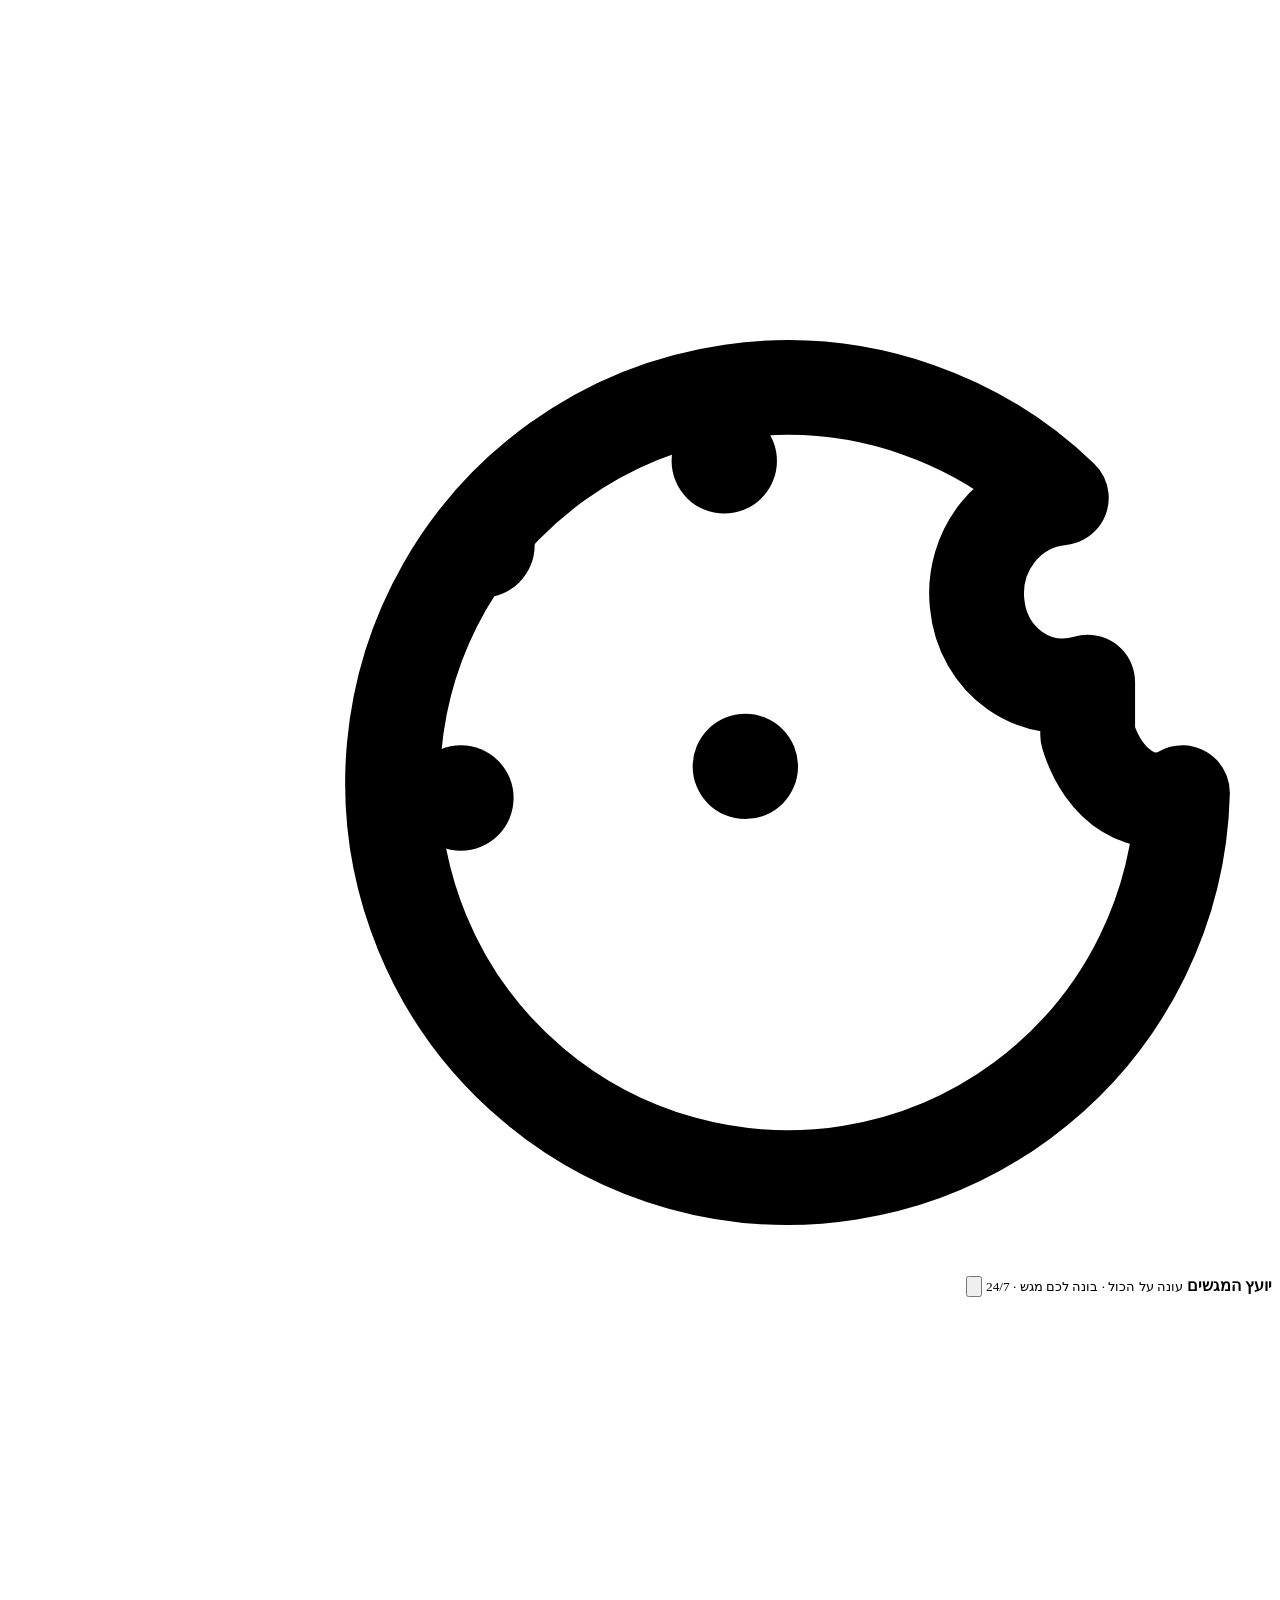
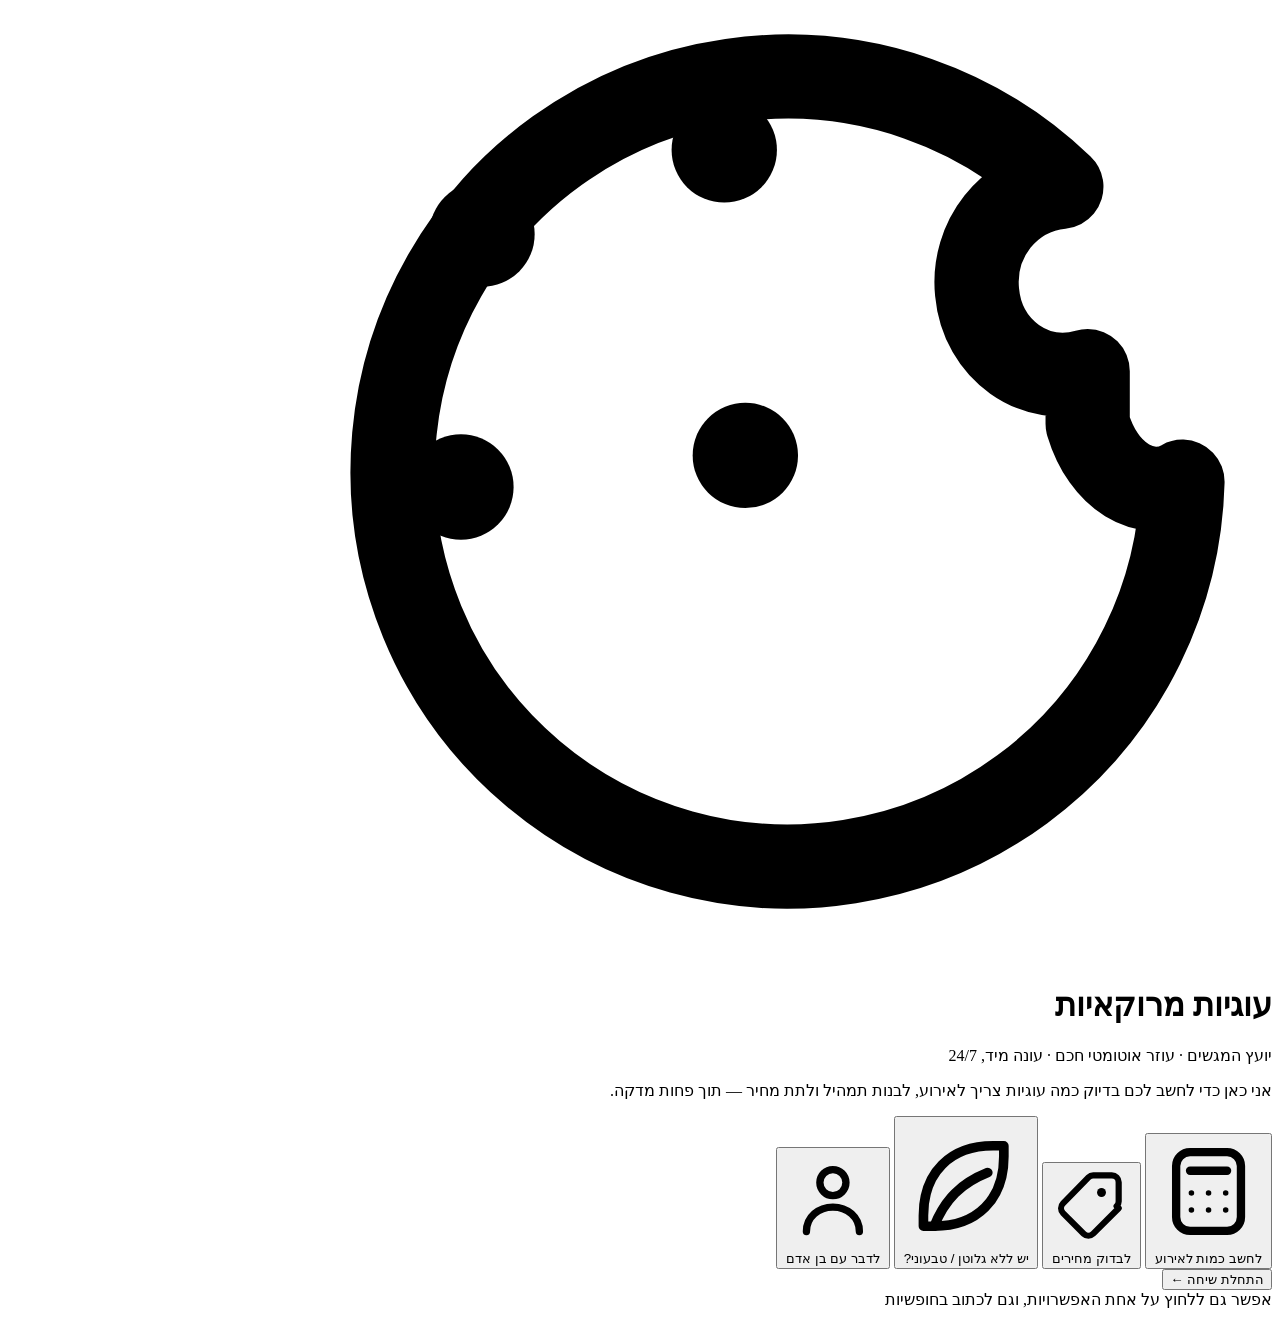
==== index.html @ 4b7ecbef "Add files via upload" ====
<!DOCTYPE html>
<html lang="he" dir="rtl">
<head>
<meta charset="utf-8">
<meta name="viewport" content="width=device-width, initial-scale=1, viewport-fit=cover">
<title>יועץ המגשים | עוגיות מרוקאיות</title>
<meta name="description" content="יועץ חכם שמחשב לכם כמה עוגיות מרוקאיות צריך לאירוע — כמות, תמהיל ומחיר לפי מספר האורחים, סוג האירוע והתקציב.">
<meta name="theme-color" content="#FBF6EC">

<meta property="og:type" content="website">
<meta property="og:site_name" content="עוגיות מרוקאיות">
<meta property="og:locale" content="he_IL">
<meta property="og:title" content="כמה עוגיות באמת צריך לחינה? גלו ב-30 שניות">
<meta property="og:description" content="יועץ חכם שמחשב לכם כמות, תמהיל ומחיר לפי מספר האורחים, סוג האירוע והתקציב — כדי שלא ייגמר באמצע.">
<meta name="twitter:card" content="summary_large_image">

<link rel="preconnect" href="https://fonts.googleapis.com">
<link rel="preconnect" href="https://fonts.gstatic.com" crossorigin>
<link href="https://fonts.googleapis.com/css2?family=Rubik:wght@400;500;600;700;800&display=swap" rel="stylesheet">
<link rel="stylesheet" href="assets/app.css?v=1789231597990">
</head>
<body>

<!-- מסגרת טלפון: נראית רק ברחב (עמוד עם שוליים סביב הצ'אט).
     בנייד chat-app נשאר מסך מלא בדיוק כמו קודם — position:fixed מתעלם
     מהעטיפה הזו לגמרי, אז שום דבר לא משתנה בחוויה הניידת. -->
<div class="phone-frame">
<div class="chat-app" id="chatPanel">
  <div class="chat-head">
    <span class="av" aria-hidden="true">
      <svg viewBox="0 0 24 24" fill="none" stroke="currentColor" stroke-width="1.8" stroke-linecap="round" stroke-linejoin="round">
        <path d="M20.5 12.8c-1 .3-2-.4-2.1-1.5-.1-1 .6-1.9 1.6-2a7.5 7.5 0 1 0 2.3 5.6c-.7.4-1.5-.1-1.8-1.1Z"/>
        <circle cx="9" cy="10.2" r="1" fill="currentColor" stroke="none"/>
        <circle cx="13.6" cy="8.6" r="1" fill="currentColor" stroke="none"/>
        <circle cx="8.6" cy="15" r="1" fill="currentColor" stroke="none"/>
        <circle cx="14" cy="14.4" r="1" fill="currentColor" stroke="none"/>
      </svg>
    </span>
    <span>
      <b>יועץ המגשים</b>
      <small id="chatSub">עונה על הכול · בונה לכם מגש · 24/7</small>
    </span>
    <button class="restart" id="chatRestart" aria-label="התחלה מחדש" title="התחלה מחדש">
      <svg viewBox="0 0 24 24" fill="none" stroke="currentColor" stroke-width="2.2" stroke-linecap="round" stroke-linejoin="round"><path d="M3 12a9 9 0 1 0 3-6.7M3 4v5h5"/></svg>
    </button>
  </div>
  <div class="chat-progress" id="chatProgress"><div class="bar" id="chatProgressBar"></div></div>

  <!-- מסך הבית: לא נכנסים ישר לשיחה חיה — קודם רואים מי מדבר איתם ולמה
       לסמוך עליו. בלי זה כל הדף מרגיש כמו הדגמת AI גנרית, לא עסק אמיתי. -->
  <div class="chat-home" id="chatHome">
    <div class="home-logo" aria-hidden="true">
      <svg viewBox="0 0 24 24" fill="none" stroke="currentColor" stroke-width="1.6" stroke-linecap="round" stroke-linejoin="round">
        <path d="M20.5 12.8c-1 .3-2-.4-2.1-1.5-.1-1 .6-1.9 1.6-2a7.5 7.5 0 1 0 2.3 5.6c-.7.4-1.5-.1-1.8-1.1Z"/>
        <circle cx="9" cy="10.2" r="1" fill="currentColor" stroke="none"/>
        <circle cx="13.6" cy="8.6" r="1" fill="currentColor" stroke="none"/>
        <circle cx="8.6" cy="15" r="1" fill="currentColor" stroke="none"/>
        <circle cx="14" cy="14.4" r="1" fill="currentColor" stroke="none"/>
      </svg>
    </div>
    <h1>עוגיות מרוקאיות</h1>
    <p class="home-tag">יועץ המגשים · עוזר אוטומטי חכם · עונה מיד, 24/7</p>
    <p class="home-greet">אני כאן כדי לחשב לכם בדיוק כמה עוגיות צריך לאירוע, לבנות תמהיל ולתת מחיר — תוך פחות מדקה.</p>

    <div class="home-starters">
      <button class="starter" data-starter="calc">
        <span class="ic">
          <svg viewBox="0 0 24 24" fill="none" stroke="currentColor" stroke-width="1.8" stroke-linecap="round" stroke-linejoin="round">
            <rect x="5" y="3.5" width="14" height="17" rx="3"/>
            <path d="M8 7.5h8"/>
            <circle cx="8.3" cy="12.3" r=".6" fill="currentColor" stroke="none"/>
            <circle cx="12" cy="12.3" r=".6" fill="currentColor" stroke="none"/>
            <circle cx="15.7" cy="12.3" r=".6" fill="currentColor" stroke="none"/>
            <circle cx="8.3" cy="16" r=".6" fill="currentColor" stroke="none"/>
            <circle cx="12" cy="16" r=".6" fill="currentColor" stroke="none"/>
            <circle cx="15.7" cy="16" r=".6" fill="currentColor" stroke="none"/>
          </svg>
        </span>
        <span>לחשב כמות לאירוע</span>
      </button>
      <button class="starter" data-starter="price">
        <span class="ic">
          <svg viewBox="0 0 24 24" fill="none" stroke="currentColor" stroke-width="1.8" stroke-linecap="round" stroke-linejoin="round">
            <path d="M20 12.6 12.6 20a2 2 0 0 1-2.8 0l-6-6a2 2 0 0 1 0-2.8L11.2 3.6A2 2 0 0 1 12.6 3H18a2 2 0 0 1 2 2v5.6a2 2 0 0 1-.6 1.4Z"/>
            <circle cx="15" cy="8" r="1.3" fill="currentColor" stroke="none"/>
          </svg>
        </span>
        <span>לבדוק מחירים</span>
      </button>
      <button class="starter" data-starter="diet">
        <span class="ic">
          <svg viewBox="0 0 24 24" fill="none" stroke="currentColor" stroke-width="1.8" stroke-linecap="round" stroke-linejoin="round">
            <path d="M6 20c8 0 13-5 13-13V5h-2C9 5 4 10 4 18v2Z"/>
            <path d="M6 20c2-5 5-8 10-10"/>
          </svg>
        </span>
        <span>יש ללא גלוטן / טבעוני?</span>
      </button>
      <button class="starter" data-starter="human">
        <span class="ic">
          <svg viewBox="0 0 24 24" fill="none" stroke="currentColor" stroke-width="1.8" stroke-linecap="round" stroke-linejoin="round">
            <circle cx="12" cy="8" r="3.2"/>
            <path d="M5.5 20c0-3.6 3-6 6.5-6s6.5 2.4 6.5 6"/>
          </svg>
        </span>
        <span>לדבר עם בן אדם</span>
      </button>
    </div>

    <button class="home-cta" id="homeStart">התחלת שיחה ←</button>
  </div>

  <div class="chat-feed" id="chatFeed" aria-live="polite" hidden></div>
  <div class="chat-chips" id="chatChips"></div>
  <div class="chat-hint" id="chatHint">אפשר גם ללחוץ על אחת האפשרויות, וגם לכתוב בחופשיות</div>

  <form class="chat-form" id="chatForm" autocomplete="off" hidden>
    <input id="chatInput" type="text" placeholder="כתבו לי מה שבא לכם…" aria-label="הודעה">
    <button type="submit" aria-label="שליחה">
      <svg viewBox="0 0 24 24" fill="none" stroke="currentColor" stroke-width="2.2" stroke-linecap="round" stroke-linejoin="round"><path d="M20 12H5M11 6l-6 6 6 6"/></svg>
    </button>
  </form>
</div>
</div>

<script src="assets/data.js?v=1789233202216"></script>
<script src="assets/art.js?v=1789233202216"></script>
<script src="assets/engine.js?v=1789233202216"></script>
<script src="assets/nlu.js?v=1789233202216"></script>
<script src="assets/chat.js?v=1789233202216"></script>
<script>
  document.getElementById("chatRestart").addEventListener("click", () => CHAT.confirmRestart());
</script>
</body>
</html>
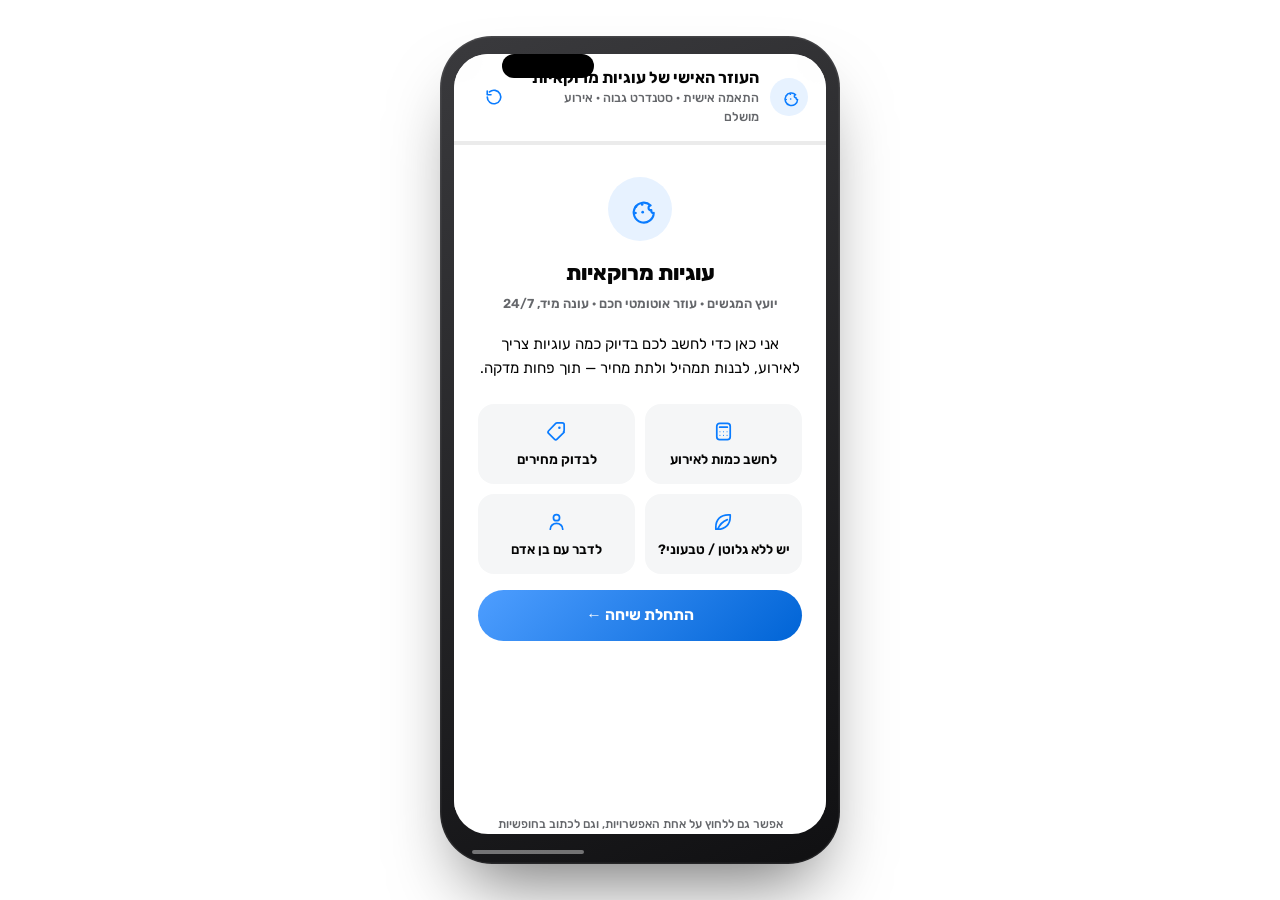
==== commit 20027161: "Add files via upload" ====
--- a/index.html
+++ b/index.html
@@ -37,8 +37,8 @@
       </svg>
     </span>
     <span>
-      <b>יועץ המגשים</b>
-      <small id="chatSub">עונה על הכול · בונה לכם מגש · 24/7</small>
+      <b>העוזר האישי של עוגיות מרוקאיות</b>
+      <small id="chatSub">התאמה אישית · סטנדרט גבוה · אירוע מושלם</small>
     </span>
     <button class="restart" id="chatRestart" aria-label="התחלה מחדש" title="התחלה מחדש">
       <svg viewBox="0 0 24 24" fill="none" stroke="currentColor" stroke-width="2.2" stroke-linecap="round" stroke-linejoin="round"><path d="M3 12a9 9 0 1 0 3-6.7M3 4v5h5"/></svg>
--- a/assets/app.css
+++ b/assets/app.css
@@ -0,0 +1,336 @@
+/* ============================================================================
+   app.css — יועץ המגשים: מבנה בהשראת מסנג'ר.
+   בועות עגולות לגמרי (בלי "זנב" חד בפינה), פונט עגול ורך אחיד לכל הממשק,
+   משטחים שטוחים ונקיים, גרדיאנט חם ועדין. הכול נזיל, שום דבר חד.
+   ============================================================================ */
+
+:root{
+  --canvas:#FFFFFF;                    /* לבן — מקסימום ניגוד מול המסגרת הכהה */
+
+  --bg:#FFFFFF; --bg-2:#F5F6F7;
+  --ink:#050505; --muted:#65676B;
+  --sep:rgba(0,0,0,.08);
+  --header-bg:rgba(255,255,255,.92);
+  --input-bg:#F0F2F5; --input-fg:#050505;
+
+  --bubble-bot:#F0F0F0; --bubble-bot-fg:#050505;
+  --bubble-me-a:#4E9EFF; --bubble-me-b:#0064D6; --bubble-me-fg:#FFFFFF;
+
+  --accent:#0A7CFF; --accent-2:#4E9EFF; --accent-text:#0064D6; --accent-soft:#E7F2FF;
+  --card-bg:#FFFFFF; --card-line:rgba(0,0,0,.08);
+  --clay:#C0562F;  --clay-soft:#FBE7DC;
+  --olive:#5F7350; --olive-soft:#E9EFE2;
+  --honey:#9C6A0E; --honey-soft:#FBF0D8;
+
+  --shadow-soft:0 1px 2px rgba(0,0,0,.06), 0 8px 20px -12px rgba(0,0,0,.16);
+
+  --font:"Rubik","Segoe UI",-apple-system,sans-serif;
+}
+
+@media (prefers-color-scheme: dark){
+  :root:not([data-theme="light"]){
+    --canvas:#FFFFFF;                  /* לבן תמיד, גם במצב כהה — לפי בקשת הלקוח */
+    --bg:#0A0A0A; --bg-2:#18191A;
+    --ink:#E4E6EB; --muted:#B0B3B8;
+    --sep:rgba(255,255,255,.08);
+    --header-bg:rgba(10,10,10,.9);
+    --input-bg:#3A3B3C; --input-fg:#E4E6EB;
+
+    --bubble-bot:#3A3B3C; --bubble-bot-fg:#E4E6EB;
+    --bubble-me-a:#4E9EFF; --bubble-me-b:#0064D6; --bubble-me-fg:#FFFFFF;
+
+    --accent:#4E9EFF; --accent-2:#0A7CFF; --accent-text:#4E9EFF; --accent-soft:#1E2E44;
+    --card-bg:#242526; --card-line:rgba(255,255,255,.1);
+    --clay:#E8815B;  --clay-soft:#3A2417;
+    --olive:#93B07E; --olive-soft:#222C1B;
+    --honey:#E3A83F; --honey-soft:#33270F;
+
+    --shadow-soft:0 1px 2px rgba(0,0,0,.5), 0 8px 20px -12px rgba(0,0,0,.7);
+  }
+}
+:root[data-theme="dark"]{
+  --canvas:#FFFFFF;
+  --bg:#0A0A0A; --bg-2:#18191A;
+  --ink:#E4E6EB; --muted:#B0B3B8;
+  --sep:rgba(255,255,255,.08);
+  --header-bg:rgba(10,10,10,.9);
+  --input-bg:#3A3B3C; --input-fg:#E4E6EB;
+
+  --bubble-bot:#3A3B3C; --bubble-bot-fg:#E4E6EB;
+  --bubble-me-a:#4E9EFF; --bubble-me-b:#0064D6; --bubble-me-fg:#FFFFFF;
+
+  --accent:#4E9EFF; --accent-2:#0A7CFF; --accent-text:#4E9EFF; --accent-soft:#1E2E44;
+  --card-bg:#242526; --card-line:rgba(255,255,255,.1);
+  --clay:#E8815B;  --clay-soft:#3A2417;
+  --olive:#93B07E; --olive-soft:#222C1B;
+  --honey:#E3A83F; --honey-soft:#33270F;
+
+  --shadow-soft:0 1px 2px rgba(0,0,0,.5), 0 8px 20px -12px rgba(0,0,0,.7);
+}
+
+*{box-sizing:border-box;margin:0;padding:0}
+/* בלי זה כרום מצייר את כל שטח הקנבס שאף אלמנט לא כיסה (כולל מחוץ לטלפון)
+   בשחור-ברירת-מחדל כשמערכת ההפעלה במצב כהה, גם אם body{background} לבן */
+html{color-scheme:light}
+html,body{height:100%}
+body{
+  background:var(--canvas);color:var(--bubble-bot-fg);font-family:var(--font);
+  font-size:16.5px;line-height:1.5;-webkit-font-smoothing:antialiased;
+  overflow:hidden;
+}
+button{font:inherit;color:inherit;background:none;border:none;cursor:pointer}
+a{color:var(--accent-text);text-decoration:none}
+svg{display:block}
+::selection{background:var(--accent);color:#fff}
+:focus-visible{outline:2px solid var(--accent-text);outline-offset:2px;border-radius:6px}
+
+/* ---- קנבס נקי ושטוח ברחב — בלי דוגמאות, רק צבע רגוע שנותן לכרטיס לנשום ---- */
+@media(min-width:760px){
+  body{display:flex;align-items:center;justify-content:center;padding:28px}
+}
+
+/* ---- הכרטיס: מסך מלא בנייד, מסך-הטלפון בתוך המסגרת ברחב ---- */
+.chat-app{
+  position:fixed; inset:0;
+  display:flex; flex-direction:column;
+  background:var(--bg);
+  height:100dvh;
+}
+@media(min-width:760px){
+  .chat-app{
+    position:relative; inset:auto;
+    width:100%; height:100%;
+    border-radius:34px; overflow:hidden;
+    box-shadow:none;                    /* הצל עבר למסגרת החיצונית */
+  }
+}
+
+/* ---- מסגרת הטלפון: מוצגת רק ברחב. בנייד היא ריקה מסגנון —
+   position:fixed על chat-app מתעלם ממנה לגמרי, אז שום דבר לא זז ---- */
+.phone-frame{ display:contents }
+@media(min-width:760px){
+  .phone-frame{
+    display:block; position:relative;
+    width:min(400px, 92vw); height:min(860px, 92vh);
+    padding:18px 14px 30px;
+    background:linear-gradient(155deg, #3a3a3d, #101012);
+    border-radius:52px;
+    box-shadow:0 40px 70px -24px rgba(0,0,0,.55), inset 0 0 0 1.5px rgba(255,255,255,.07);
+  }
+  /* פינת הפעלה — "האי הדינמי" */
+  .phone-frame::before{
+    content:""; position:absolute; z-index:5;
+    top:18px; inset-inline-start:50%; transform:translateX(-50%);
+    width:92px; height:24px; background:#000; border-radius:14px;
+  }
+  /* פס הבית התחתון */
+  .phone-frame::after{
+    content:""; position:absolute; z-index:5;
+    bottom:10px; inset-inline-start:50%; transform:translateX(-50%);
+    width:112px; height:4px; border-radius:3px; background:rgba(255,255,255,.4);
+  }
+}
+
+.chat-head{
+  display:flex;align-items:center;gap:11px;
+  padding:calc(14px + env(safe-area-inset-top, 0px)) 18px 14px;
+  background:var(--header-bg);border-bottom:1px solid var(--sep);
+  backdrop-filter:blur(20px);-webkit-backdrop-filter:blur(20px);flex:none;
+}
+.chat-head .av{
+  width:38px;height:38px;border-radius:50%;flex:none;color:var(--accent);
+  display:grid;place-items:center;background:var(--accent-soft);
+}
+.chat-head .av svg{width:20px;height:20px}
+.chat-head b{display:block;font-size:16px;font-weight:700;line-height:1.25}
+.chat-head small{display:block;font-size:12.5px;color:var(--muted);margin-top:1px;font-weight:500}
+/* 44px הוא שטח המגע המומלץ למובייל — האייקון עצמו נשאר קטן, רק שטח הלחיצה גדל */
+.chat-head .restart{margin-inline-start:auto;width:44px;height:44px;border-radius:50%;
+  display:grid;place-items:center;color:var(--accent);transition:.15s}
+.chat-head .restart:hover{background:var(--input-bg)}
+.chat-head .restart svg{width:18px;height:18px}
+
+/* ---- פס התקדמות: קו רך ושטוח, בלי דרמה ---- */
+.chat-progress{height:3px;background:var(--sep);flex:none;overflow:hidden}
+.chat-progress .bar{height:100%;width:0%;background:var(--accent);
+  transition:width .35s ease, opacity .35s ease;border-radius:0 0 3px 3px}
+.chat-progress.done .bar{opacity:0}
+
+/* ---- רמז שימוש קטן ---- */
+.chat-hint{font-size:12px;color:var(--muted);text-align:center;font-weight:500;
+  padding:3px 16px 2px;max-height:22px;overflow:hidden;
+  transition:max-height .25s ease, opacity .25s ease, padding .25s ease}
+.chat-hint.hidden{max-height:0;opacity:0;padding:0}
+
+/* ============================================================================
+   מסך הבית — הדלת הראשית לפני שנכנסים לשיחה חיה.
+   בלי זה הביקור הראשון הוא בועת הקלדה ריקה שמרגישה כמו הדגמת AI גנרית;
+   עם זה יש זהות עסקית ברורה, שקיפות שזה עוזר אוטומטי, ונקודות כניסה מוכרות.
+   ============================================================================ */
+.chat-home[hidden]{display:none}
+.chat-home{
+  flex:1;overflow-y:auto;display:flex;flex-direction:column;align-items:center;
+  text-align:center;padding:32px 24px calc(24px + env(safe-area-inset-bottom, 0px));
+  background:var(--bg);
+  scrollbar-width:none;                 /* בלי זה רואים את פס הגלילה הרגיל של הדפדפן */
+}
+.chat-home::-webkit-scrollbar{display:none}
+.home-logo{
+  width:64px;height:64px;border-radius:50%;color:var(--accent);
+  background:var(--accent-soft);display:grid;place-items:center;margin-bottom:16px;flex:none;
+}
+.home-logo svg{width:32px;height:32px}
+.chat-home h1{font-size:21px;font-weight:800;margin-bottom:6px}
+.home-tag{font-size:13px;color:var(--muted);font-weight:600;margin-bottom:18px}
+.home-greet{font-size:15px;line-height:1.6;color:var(--ink);max-width:34ch;margin-bottom:24px}
+
+.home-starters{display:grid;grid-template-columns:1fr 1fr;gap:10px;width:100%;max-width:380px;margin-bottom:16px}
+.starter{
+  display:flex;flex-direction:column;align-items:center;gap:7px;
+  background:var(--bg-2);border-radius:16px;padding:16px 10px;
+  font-size:13.5px;font-weight:600;color:var(--ink);line-height:1.35;transition:.15s;
+}
+.starter:hover{background:var(--accent-soft);transform:translateY(-1px)}
+.starter .ic{color:var(--accent)}
+.starter .ic svg{width:23px;height:23px}
+
+.home-cta{
+  width:100%;max-width:380px;padding:14px;border-radius:99px;font-size:15.5px;font-weight:700;
+  color:#fff;background:linear-gradient(135deg, var(--bubble-me-a), var(--bubble-me-b));
+  transition:.15s;
+}
+.home-cta:hover{filter:brightness(1.06)}
+.home-cta:active{transform:scale(.98)}
+
+/* [hidden] מפסיד לכללי display:flex/flex של הכרטיס הזה כי סגנון-מחבר
+   תמיד גובר על ברירת המחדל של הדפדפן — לכן צריך override מפורש */
+.chat-feed[hidden], .chat-form[hidden]{display:none}
+
+.chat-feed{
+  flex:1;overflow-y:auto;padding:16px 14px 8px;display:flex;flex-direction:column;gap:2px;
+  scrollbar-width:none;background:var(--bg);
+}
+.chat-feed::-webkit-scrollbar{display:none}
+
+/* ---- מפריד שעה: טקסט קטן וממורכז בלבד, בלי קווים מעטרים ---- */
+.time-div{display:flex;justify-content:center;margin:16px 0 10px;animation:msgIn .25s}
+.time-div span{font-size:11.5px;font-weight:600;color:var(--muted)}
+
+/* ---- הודעות: בועות עגולות לגמרי, קיבוץ צמוד, בלי זנב חד בפינה ---- */
+.msg{display:flex;max-width:100%;margin-top:10px;animation:msgIn .28s cubic-bezier(.2,.9,.3,1)}
+.msg.grouped{margin-top:3px}
+@keyframes msgIn{from{opacity:0;transform:translateY(6px) scale(.98)}}
+
+.msg.bot{justify-content:flex-end}   /* בוט: מוצג בצד שמאל */
+.msg.me{justify-content:flex-start}  /* לקוח: מוצג בצד ימין */
+
+.msg .b{
+  padding:11px 16px;border-radius:20px;font-size:15.5px;line-height:1.45;max-width:78%;
+  overflow-wrap:anywhere;font-weight:400;
+}
+.msg.bot .b{background:var(--bubble-bot);color:var(--bubble-bot-fg)}
+.msg.me .b{
+  background:linear-gradient(135deg, var(--bubble-me-a), var(--bubble-me-b));
+  color:var(--bubble-me-fg);
+}
+
+.msg .b b{font-weight:700}
+.msg .b a{color:inherit;text-decoration:underline}
+.msg.me .b a{color:inherit}
+
+.msg.typing .b{display:flex;gap:5px;padding:14px 18px;align-items:center}
+.msg.typing i{width:7px;height:7px;border-radius:50%;background:var(--muted);opacity:.5;
+  animation:blink 1.3s infinite}
+.msg.typing i:nth-child(2){animation-delay:.18s}
+.msg.typing i:nth-child(3){animation-delay:.36s}
+@keyframes blink{0%,60%,100%{opacity:.3;transform:translateY(0)}30%{opacity:1;transform:translateY(-3px)}}
+
+/* ---- תוכן עשיר (כרטיס הצעה, חלופות, מגש ביטוח, כפתורים) ---- */
+.msg.rich{max-width:100%}
+.msg.rich .b{background:transparent;color:inherit;padding:0;max-width:min(94%,440px);border-radius:0}
+
+/* ---- הצעות מהירות (chips) — שורה שגוללים, רכה ומזמינה ---- */
+.chat-chips{display:flex;gap:8px;padding:2px 14px 0;max-height:0;overflow:hidden;
+  transition:max-height .25s,padding .25s}
+.chat-chips.on{
+  max-height:58px;padding:8px 14px 6px;overflow-x:auto;overflow-y:hidden;
+  -webkit-overflow-scrolling:touch;scrollbar-width:none;
+  mask-image:linear-gradient(to right, transparent, #000 22px, #000 calc(100% - 22px), transparent);
+  -webkit-mask-image:linear-gradient(to right, transparent, #000 22px, #000 calc(100% - 22px), transparent);
+}
+.chat-chips.on::-webkit-scrollbar{display:none}
+.qchip{flex:none;white-space:nowrap;border:none;background:var(--input-bg);color:var(--accent-text);
+  padding:9px 16px;border-radius:99px;font-size:14.5px;font-weight:600;transition:.15s}
+.qchip:hover{background:var(--accent-soft)}
+.qchip.on{background:var(--accent);color:#fff}
+.qchip.done{background:linear-gradient(135deg, var(--bubble-me-a), var(--bubble-me-b));color:#fff;font-weight:700}
+
+/* ---- שורת קלט ---- */
+.chat-form{display:flex;align-items:center;gap:9px;
+  padding:10px 12px calc(14px + env(safe-area-inset-bottom, 0px));
+  background:var(--bg);flex:none;border-top:1px solid var(--sep)}
+.chat-form input{flex:1;border:none;background:var(--input-bg);color:var(--input-fg);
+  border-radius:22px;padding:11px 17px;font:inherit;font-size:15.5px;outline:none;transition:.15s}
+.chat-form input:focus{box-shadow:inset 0 0 0 1.5px var(--accent)}
+.chat-form input::placeholder{color:var(--muted)}
+.chat-form button{width:36px;height:36px;border-radius:50%;color:#fff;
+  background:linear-gradient(135deg, var(--accent-2), var(--accent));
+  display:grid;place-items:center;flex:none;transition:.15s}
+.chat-form button:active{transform:scale(.92)}
+.chat-form button svg{width:17px;height:17px}
+
+@media (prefers-reduced-motion: reduce){
+  .msg, .time-div{animation:none !important}
+  .msg.typing i{animation:none !important;opacity:.6}
+  .chat-progress .bar, .chat-hint, .qchip, .btn, .chat-form input{transition:none !important}
+}
+
+/* ============================================================================
+   כרטיס ההצעה ותיבות התוכן — פינות רכות, שטוח ונקי, עקבי עם שאר הממשק
+   ============================================================================ */
+.buffer-note{background:var(--honey-soft);color:var(--bubble-bot-fg);
+  padding:12px 16px;border-radius:18px;font-size:14.5px;line-height:1.6}
+
+.prop{border-radius:20px;overflow:hidden;background:var(--card-bg);box-shadow:var(--shadow-soft)}
+.prop-top{display:grid;grid-template-columns:repeat(3,1fr)}
+.prop-top > div{padding:14px 6px;text-align:center}
+.prop-top small{display:block;font-size:11px;color:var(--muted);margin-bottom:4px;font-weight:500}
+.prop-top b{font-size:18px;line-height:1;font-weight:700}
+.prop-top > div:first-child b{font-size:23px;color:var(--accent-text)}
+.prop-mix{width:100%;border-collapse:collapse;font-size:14px}
+.prop-mix td{padding:8px 12px;border-top:1px solid var(--card-line)}
+.prop-mix .ic{width:32px;padding-inline-end:0}
+.prop-mix .ic svg{width:25px;height:25px;border-radius:50%}
+.prop-mix .nm{font-weight:600}
+.prop-mix .kg,.prop-mix .un{text-align:end;color:var(--muted);white-space:nowrap;font-size:13px}
+.prop-sum{display:flex;justify-content:space-between;align-items:baseline;
+  padding:13px 16px;background:var(--bg-2)}
+.prop-sum b.prop-sum-price{font-size:21px;font-weight:800;color:var(--accent-text)}
+.prop-fine{padding:8px 16px 12px;font-size:12px;color:var(--muted);line-height:1.5;background:var(--bg-2)}
+
+.ok-box{background:var(--olive-soft);color:var(--bubble-bot-fg);
+  padding:12px 16px;border-radius:18px;font-size:14.5px}
+.warn-box{background:var(--clay-soft);color:var(--bubble-bot-fg);
+  padding:12px 16px;border-radius:18px;font-size:14.3px;line-height:1.6}
+.alt-box{background:var(--card-bg);border-radius:20px;padding:15px 17px;box-shadow:var(--shadow-soft)}
+.alt-box > p{margin-bottom:10px;font-size:14.5px;line-height:1.6}
+.alt{padding:10px 0;border-top:1px solid var(--card-line)}
+.alt b{display:block;font-size:14.5px;margin-bottom:2px;font-weight:600}
+.alt span{font-size:13.4px;color:var(--muted);line-height:1.5}
+.backup-box{background:var(--honey-soft);color:var(--bubble-bot-fg);border-radius:20px;padding:14px 17px}
+.backup-box b{display:block;font-size:14.8px;margin-bottom:4px;font-weight:700}
+.backup-box b small{font-weight:500;color:var(--accent-text)}
+.backup-box span{font-size:13.6px;color:var(--muted);line-height:1.55}
+.warn-inline{color:var(--accent-text);font-size:13.4px}
+
+.cta-row{display:flex;flex-wrap:wrap;gap:8px;margin-top:2px}
+.btn{display:inline-flex;align-items:center;justify-content:center;gap:7px;
+  padding:12px 22px;border-radius:99px;font-weight:700;font-size:15px;transition:.18s}
+.btn-p{background:linear-gradient(135deg, var(--bubble-me-a), var(--bubble-me-b));color:#fff}
+.btn-p:hover{filter:brightness(1.06)}
+.btn-s{background:var(--input-bg);color:inherit}
+.btn-s:hover{background:var(--accent-soft);color:var(--accent-text)}
+.btn-sm{padding:10px 18px;font-size:14px}
+
+.link-box{display:block;margin-top:6px;padding:10px 13px;background:var(--input-bg);
+  border-radius:14px;font-size:12.3px;overflow-wrap:anywhere;font-family:monospace}
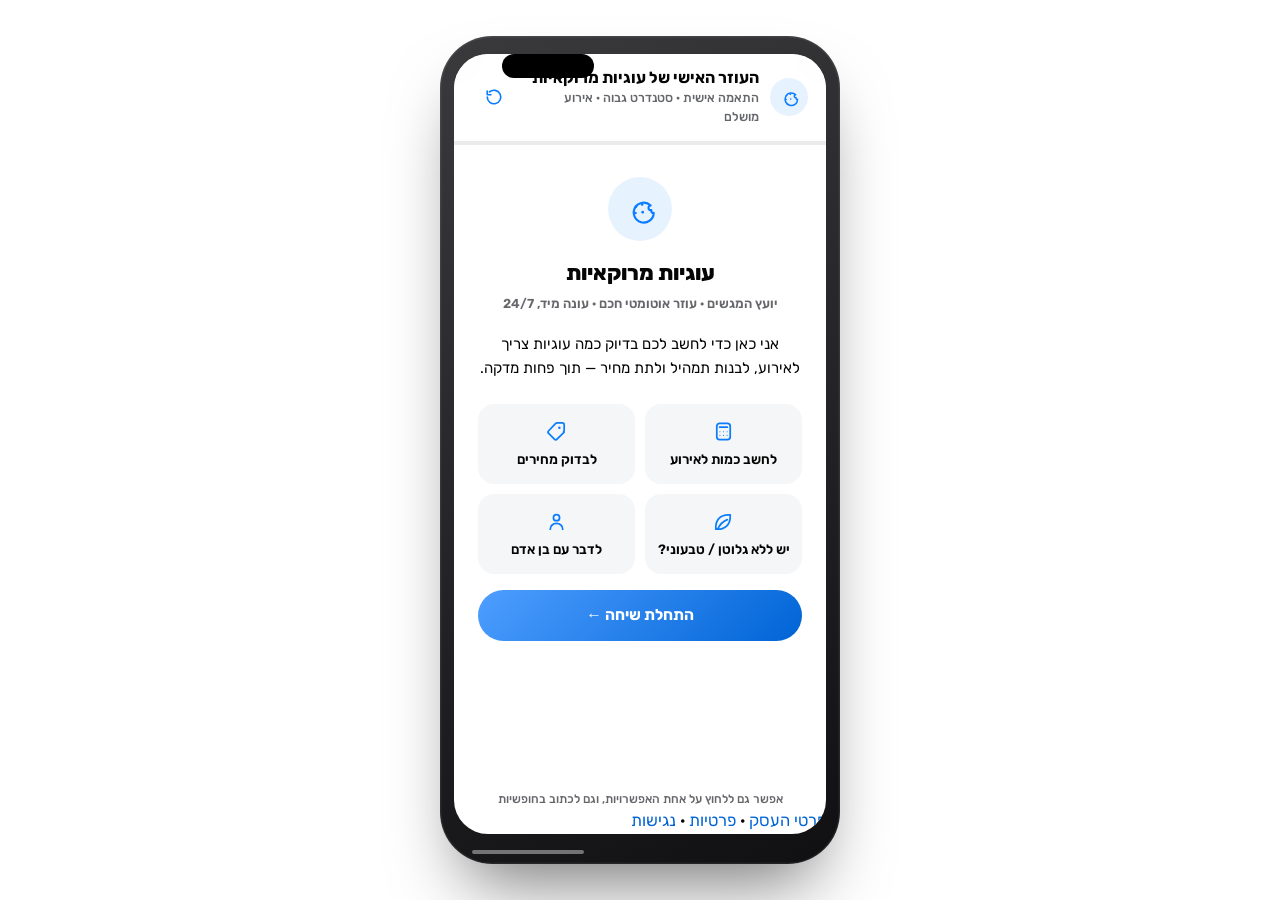
==== commit e2310b48: "Add files via upload" ====
--- a/index.html
+++ b/index.html
@@ -120,6 +120,10 @@
       <svg viewBox="0 0 24 24" fill="none" stroke="currentColor" stroke-width="2.2" stroke-linecap="round" stroke-linejoin="round"><path d="M20 12H5M11 6l-6 6 6 6"/></svg>
     </button>
   </form>
+
+  <div class="chat-legal">
+    <a href="terms.html">פרטי העסק</a> · <a href="privacy.html">פרטיות</a> · <a href="accessibility.html">נגישות</a>
+  </div>
 </div>
 </div>
 
--- a/assets/app.css
+++ b/assets/app.css
@@ -292,7 +292,7 @@
   padding:12px 16px;border-radius:18px;font-size:14.5px;line-height:1.6}
 
 .prop{border-radius:20px;overflow:hidden;background:var(--card-bg);box-shadow:var(--shadow-soft)}
-.prop-top{display:grid;grid-template-columns:repeat(3,1fr)}
+.prop-top{display:grid;grid-template-columns:repeat(2,1fr)}
 .prop-top > div{padding:14px 6px;text-align:center}
 .prop-top small{display:block;font-size:11px;color:var(--muted);margin-bottom:4px;font-weight:500}
 .prop-top b{font-size:18px;line-height:1;font-weight:700}
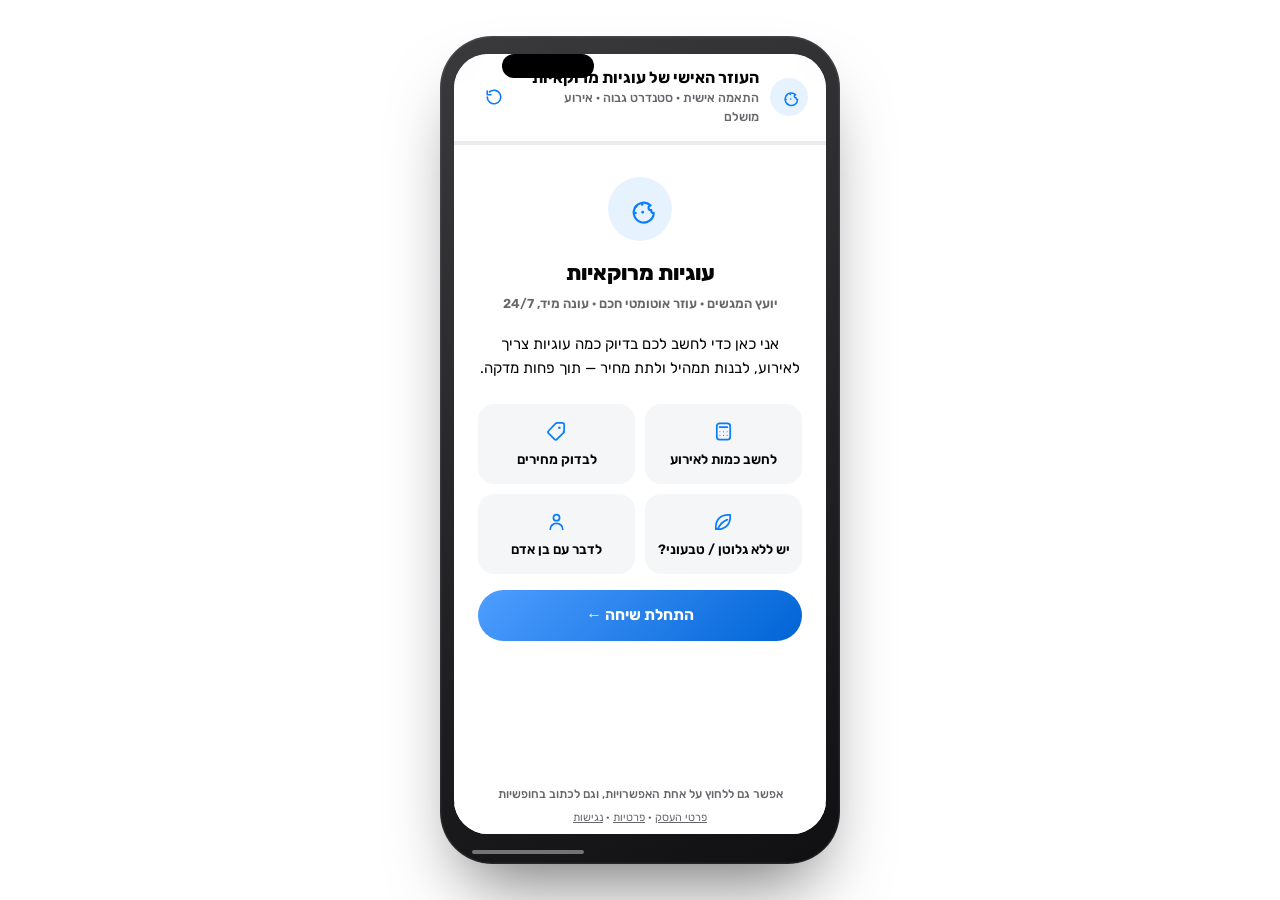
==== commit 2a95bf0a: "Add files via upload" ====
--- a/index.html
+++ b/index.html
@@ -127,11 +127,11 @@
 </div>
 </div>
 
-<script src="assets/data.js?v=1789233202216"></script>
-<script src="assets/art.js?v=1789233202216"></script>
-<script src="assets/engine.js?v=1789233202216"></script>
-<script src="assets/nlu.js?v=1789233202216"></script>
-<script src="assets/chat.js?v=1789233202216"></script>
+<script src="assets/data.js?v=1789291766320"></script>
+<script src="assets/art.js?v=1789291766320"></script>
+<script src="assets/engine.js?v=1789291766320"></script>
+<script src="assets/nlu.js?v=1789291766320"></script>
+<script src="assets/chat.js?v=1789291766320"></script>
 <script>
   document.getElementById("chatRestart").addEventListener("click", () => CHAT.confirmRestart());
 </script>
--- a/assets/app.css
+++ b/assets/app.css
@@ -211,6 +211,14 @@
   scrollbar-width:none;background:var(--bg);
 }
 .chat-feed::-webkit-scrollbar{display:none}
+
+/* ---- שורת קישורים משפטיים: תמיד בתחתית הכרטיס, גם במסך הבית וגם בשיחה,
+   כי הצ'אט הוא כל האתר ואין footer נפרד לעמוד ---- */
+.chat-legal{
+  flex:none;text-align:center;padding:6px 14px calc(8px + env(safe-area-inset-bottom, 0px));
+  font-size:11px;color:var(--muted);background:var(--bg);
+}
+.chat-legal a{color:var(--muted);text-decoration:underline}
 
 /* ---- מפריד שעה: טקסט קטן וממורכז בלבד, בלי קווים מעטרים ---- */
 .time-div{display:flex;justify-content:center;margin:16px 0 10px;animation:msgIn .25s}
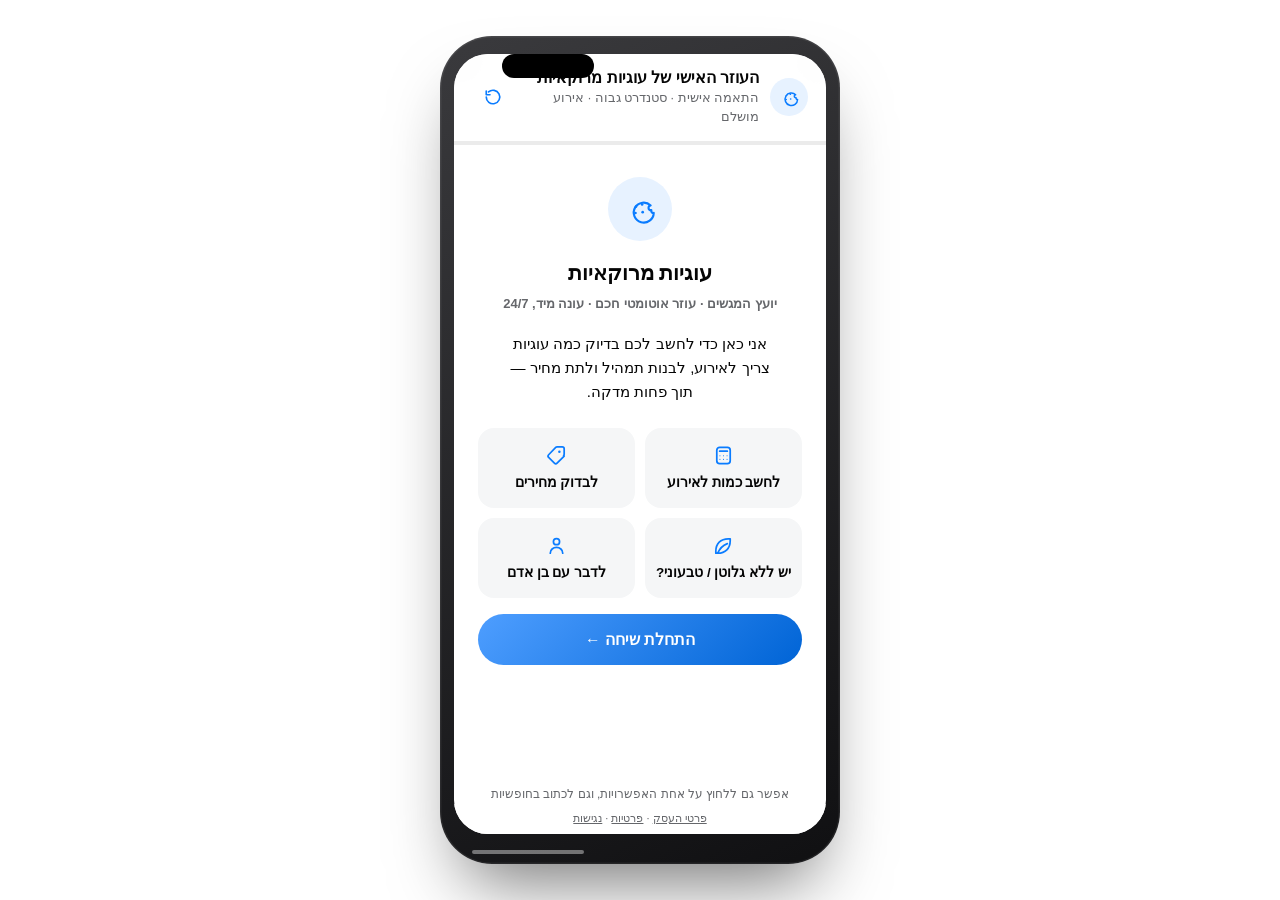
==== commit 75f0c70c: "Add files via upload" ====
--- a/index.html
+++ b/index.html
@@ -6,6 +6,7 @@
 <title>יועץ המגשים | עוגיות מרוקאיות</title>
 <meta name="description" content="יועץ חכם שמחשב לכם כמה עוגיות מרוקאיות צריך לאירוע — כמות, תמהיל ומחיר לפי מספר האורחים, סוג האירוע והתקציב.">
 <meta name="theme-color" content="#FBF6EC">
+<meta http-equiv="Content-Security-Policy" content="default-src 'none'; script-src 'self'; style-src 'self' 'unsafe-inline' https://fonts.googleapis.com; font-src https://fonts.gstatic.com; connect-src 'self' https://script.google.com; img-src 'self' data:; base-uri 'none'; form-action 'none'; frame-ancestors 'none'">
 
 <meta property="og:type" content="website">
 <meta property="og:site_name" content="עוגיות מרוקאיות">
@@ -115,7 +116,7 @@
   <div class="chat-hint" id="chatHint">אפשר גם ללחוץ על אחת האפשרויות, וגם לכתוב בחופשיות</div>
 
   <form class="chat-form" id="chatForm" autocomplete="off" hidden>
-    <input id="chatInput" type="text" placeholder="כתבו לי מה שבא לכם…" aria-label="הודעה">
+    <input id="chatInput" type="text" maxlength="300" placeholder="כתבו לי מה שבא לכם…" aria-label="הודעה">
     <button type="submit" aria-label="שליחה">
       <svg viewBox="0 0 24 24" fill="none" stroke="currentColor" stroke-width="2.2" stroke-linecap="round" stroke-linejoin="round"><path d="M20 12H5M11 6l-6 6 6 6"/></svg>
     </button>
@@ -127,13 +128,10 @@
 </div>
 </div>
 
-<script src="assets/data.js?v=1789291766320"></script>
-<script src="assets/art.js?v=1789291766320"></script>
-<script src="assets/engine.js?v=1789291766320"></script>
-<script src="assets/nlu.js?v=1789291766320"></script>
-<script src="assets/chat.js?v=1789291766320"></script>
-<script>
-  document.getElementById("chatRestart").addEventListener("click", () => CHAT.confirmRestart());
-</script>
+<script src="assets/data.js?v=1789334199188"></script>
+<script src="assets/art.js?v=1789334199188"></script>
+<script src="assets/engine.js?v=1789334199188"></script>
+<script src="assets/nlu.js?v=1789334199188"></script>
+<script src="assets/chat.js?v=1789334199188"></script>
 </body>
 </html>
